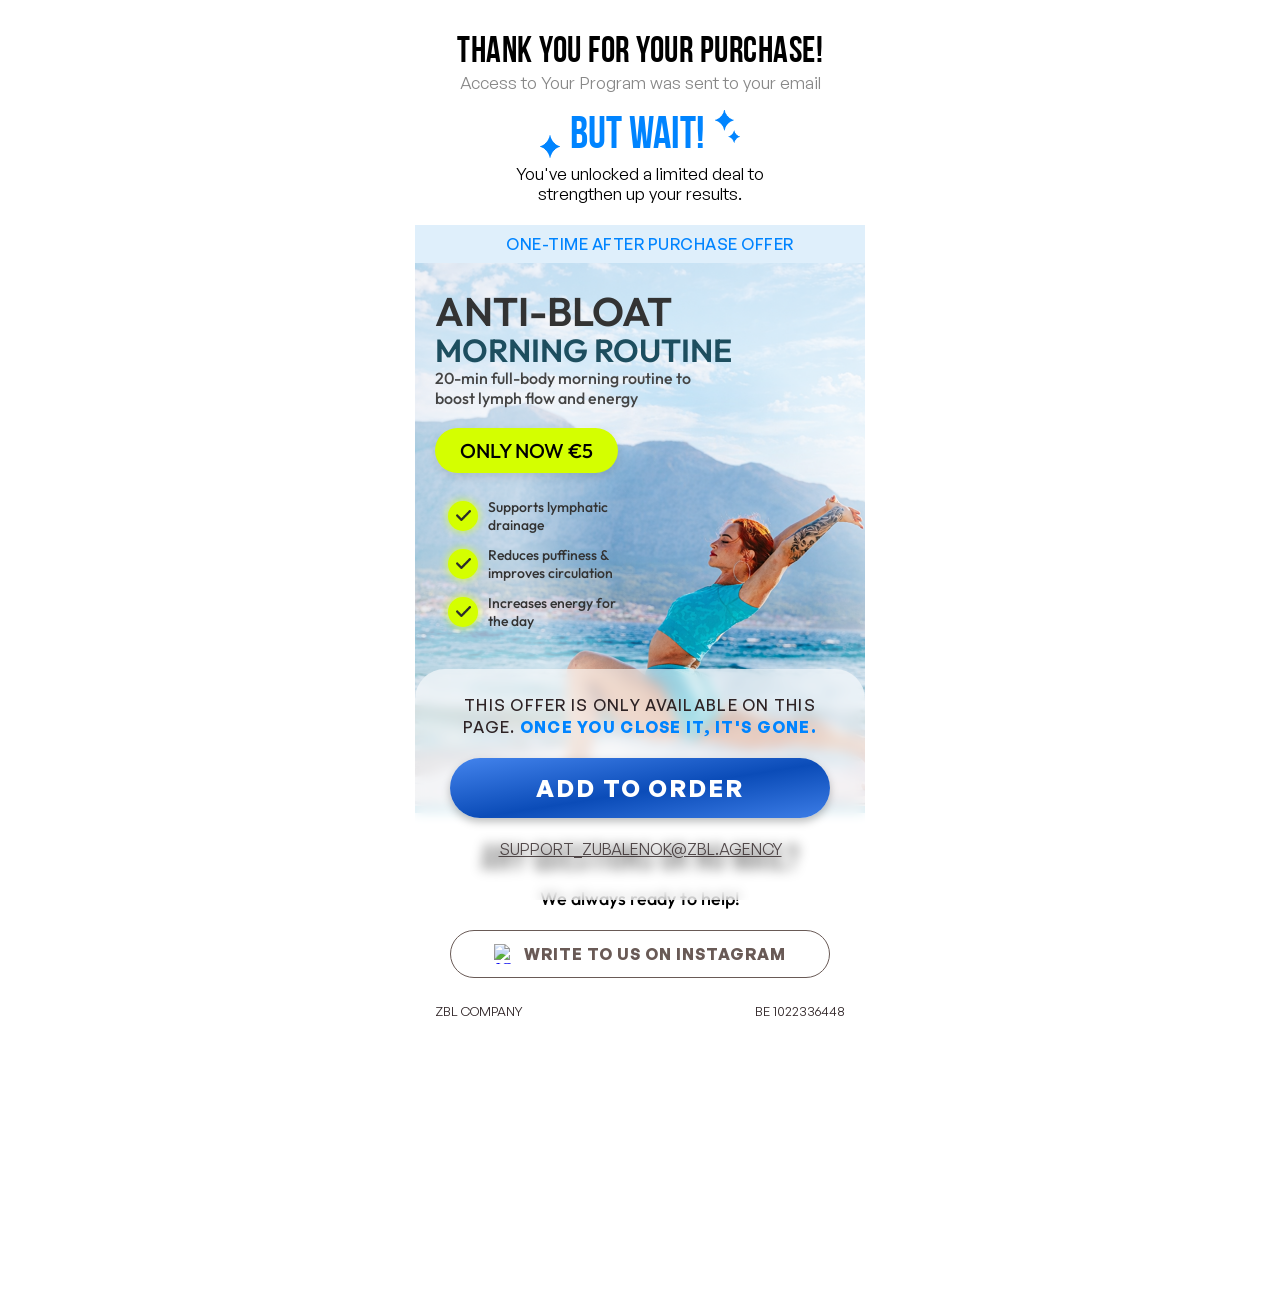
==== thankyoupage/index.html @ 9b5e3858 "first commit" ====
<!--https://zubalenok.online/shop/item/12729-->

<!DOCTYPE html>
<html lang="uk">
<head>
<!-- Google tag (gtag.js) -->
<script async src="https://www.googletagmanager.com/gtag/js?id=G-TZE0TZQ7RE"></script>
<script>
  window.dataLayer = window.dataLayer || [];
  function gtag(){dataLayer.push(arguments);}
  gtag('js', new Date());

  gtag('config', 'G-TZE0TZQ7RE');
</script>
<script>
  gtag('event', 'purchase', {
    transaction_id: 'T04343',   
    value: 89.00,
    currency: 'EUR',
    items: [
      {
        item_id: '89',   
        item_name: '89', 
        price: 89.00,
        quantity: 1
      }
    ]
  });
</script>


    <meta charset="UTF-8">
    <meta name="viewport" content="width=device-width, initial-scale=1.0">
    <title>THANK YOU</title>
    <link rel="stylesheet" href="css/fonts.css">
    <link rel="stylesheet" href="css/style.css">
    <link href="https://fonts.googleapis.com/css2?family=Inter:wght@400;700;900&display=swap" rel="stylesheet">
<meta name="facebook-domain-verification" content="p7zouo59z8jqiuui834zld0821gn4q" />
<script>
!function(f,b,e,v,n,t,s)
{if(f.fbq)return;n=f.fbq=function(){n.callMethod?
n.callMethod.apply(n,arguments):n.queue.push(arguments)};
if(!f._fbq)f._fbq=n;n.push=n;n.loaded=!0;n.version='2.0';
n.queue=[];t=b.createElement(e);t.async=!0;
t.src=v;s=b.getElementsByTagName(e)[0];
s.parentNode.insertBefore(t,s)}(window, document,'script',
'https://connect.facebook.net/en_US/fbevents.js');
fbq('init', '1006799992124486');
fbq('track', 'Lead');
</script>
<noscript><img height="1" width="1" style="display:none"
src="https://www.facebook.com/tr?id=1006799992124486&ev=PageView&noscript=1"
/></noscript>
<!-- End Meta Pixel Code -->

<style>

    .header {
        padding: 20px 10px 5px 10px;
    }
    @font-face {
        font-family: 'Outfit-Medium';
        src: url('./fonts/Outfit-Medium.ttf?v=2') format('truetype');
        font-style: normal;
        font-weight: 100 900;
    }
    @font-face {
        font-family: 'Outfit-Bold';
        src: url('./fonts/Outfit-SemiBold.ttf?v=2') format('truetype');
        font-style: normal;
        font-weight: 100 900;
    }

    @font-face {
        font-family: 'General-Sans';
        src: url('./fonts/GeneralSans-Variable.ttf?v=2') format('truetype');
        font-style: normal;
        font-weight: 100 900;
    }
    .urgency-text{
        font-size: 16px;
        font-weight: 500;
        letter-spacing: 0.08em;
        font-family: 'General-Sans', sans-serif !important;
        color: #2E2325;
    }
    .support-link{
        color: #2E2325;
    }

    .main-title{
        font-family: 'Outfit-Bold' !important;
        font-weight: 800;
        font-size: 40px;
        line-height: 90%;
    }
    .main-title span {
        font-family: 'Outfit-Bold' !important;
        font-weight: 500;
        font-size: 32px;
    }

    .urgency-text span{
        font-weight: 700;

    }

    .wait-badge{
        font-family: 'Bebas Neue';
        font-weight: 600;
        padding-top: 20px;
    }

    .add-btn {
        font-family: 'General-Sans', sans-serif !important;
    }
    .add-btn {
        width: 100%;
        max-width: 380px;
        margin: 0 auto 20px auto;
        padding: 14px;
        font-weight: 700;
        font-size: 24px;
        letter-spacing: 0.08em;
    }
    .add-btn{
        box-shadow: 0 4px 8px 0 rgba(0, 0, 0, 0.25);
        background: linear-gradient(171deg, #5797FF -18.27%, #0B4CB8 53.27%, #5797FF 124.81%);
        border-radius: 100px;
    }
    .support-link{
        font-size: 16px;
        font-family: 'General-Sans', sans-serif !important;
    }

    .footer {
        padding: 25px 20px 40px 20px;
        margin: 0 !important;
        background: #ffffff93;
        position: fixed;
        bottom: 0;
        max-width: 450px;
        width: 100%;
    }

    .header h1{
        font-family: 'Bebas Neue' !important;
        font-size: 36px;
        margin-top: 15px;
    }

    .deal-text{
        font-size: 17px;
        font-family: 'General-Sans', sans-serif !important;
    }

    .subtitle {
        color: #888;
        font-size: 17px;
        margin-bottom: 0px;
        font-family: 'General-Sans' !important;
    }

    .timer-bar{
        font-size: 16px;
        font-weight: 500;
        font-family: 'General-Sans' !important;
    }


.card {
    width: 100%;
    height: 230px; /* Приблизна пропорція з картинки */
    background-color: #fff;
    color: #ffffff;
    margin: 0 0 211px 0;
    padding: 30px 20px 240px 20px;
    box-sizing: border-box;
    display: flex;
    flex-direction: column;
    justify-content: space-between;
    align-items: center;
    text-align: center;
}

/* Заголовки */
h1 {
    font-family: 'Oswald', sans-serif; /* Вузький жирний шрифт */
    font-size: 32px;
    margin: 0;
    letter-spacing: 0.5px;
    text-transform: uppercase;
}

.card .subtitle {
    font-size: 18px;
    font-weight: 300;
    color: #000;
    font-family: 'Outfit-Medium' !important;
    margin: 8px 0 0 0;
}

footer{
    font-family: 'Outfit-Medium' !important;
}

/* Кнопка Instagram */
.instagram-btn {
    display: flex;
    align-items: center;
    justify-content: center;
    width: 100%;
    max-width: 380px;
    border: 1.5px solid #695A56; /* Колір рамки як на фото */
    border-radius: 50px;
    padding: 12px 0;
    margin-top: 20px;
    margin-bottom: 15px;
    text-decoration: none;
    transition: background 0.3s;
}

.instagram-btn:hover {
    background-color: rgba(217, 142, 94, 0.1);
}

.ig-icon {
    width: 20px;
    height: 20px;
    margin-right: 10px;
}
.description{
    font-family: 'Outfit-Medium' !important;
    margin: 0 0 20px 0;
}

.price-tag,
.benefits-list li{
    font-family: 'Outfit-Medium' !important;
}

.instagram-btn span {
    color: #695A56;
    font-weight: bold;
    font-size: 16px;
    letter-spacing: 1px;
    font-family: 'General-Sans';
}

/* Футер */
.card_footer {
    width: 100%;
    display: flex;
    justify-content: space-between;
    font-size: 13px;
    color: #2E2325; /* Сірий колір тексту внизу */
    margin-top: 10px;
    font-family: 'General-Sans' !important;
    font-weight: 400;
}

.company-name {
    text-transform: uppercase;
}

.card header h1{
    font-family: 'Bebas Neue' !important;
    font-size: 36px;
    color: #000;
}
@media (max-width: 430px) {

    .header {
        padding: 4.65vw 2.33vw 1.16vw 2.33vw; /* 20 10 5 10 */
    }

    .urgency-text{
        font-size: 3.72vw; /* 16px */
        letter-spacing: 0.08em;
    }

    .main-title{
        font-size: 9.30vw; /* 40px */
        line-height: 90%;
    }

    .main-title span {
        font-size: 7.44vw; /* 32px */
    }

    .wait-badge{
        padding-top: 4.65vw; /* 20px */
    }

    .add-btn {
        max-width: 88.37vw; /* 380px */
        margin: 0 auto 4.65vw auto; /* 20px */
        padding: 3.26vw; /* 14px */
        border-radius: 3.49vw; /* 15px */
        font-size: 5.58vw; /* 24px */
        letter-spacing: 0.08em;
    }

    .support-link{
        font-size: 3.72vw; /* 16px */
    }

    .footer {
        padding: 5.81vw 4.65vw 9.30vw 4.65vw; /* 25 20 40 20 */
        max-width: 104.65vw; /* 450px */
    }

    .header h1{
        font-size: 8.37vw; /* 36px */
        margin-top: 3.49vw; /* 15px */
    }

    .deal-text{
        font-size: 3.95vw; /* 17px */
    }

    .subtitle {
        font-size: 3.95vw; /* 17px */
        margin-bottom: 0;
    }

    .timer-bar{
        font-size: 3.72vw; /* 16px */
    }

    .card {
        width: 97.67vw; /* 420px */
        height: 53.49vw; /* 230px */
        margin: 0 auto 49.07vw auto; /* 211px */
        padding: 6.98vw 4.65vw 55.81vw 4.65vw; /* 30 20 240 20 */
    }

    h1 {
        font-size: 7.44vw; /* 32px */
        letter-spacing: 0.12vw; /* 0.5px */
    }

    .card .subtitle {
        font-size: 4.19vw; /* 18px */
        margin-top: 1.86vw; /* 8px */
    }

    .instagram-btn {
        max-width: 88.37vw; /* 380px */
        border-radius: 11.63vw; /* 50px */
        padding: 2.79vw 0; /* 12px */
        margin-top: 4.65vw; /* 20px */
        margin-bottom: 3.49vw; /* 15px */
    }

    .ig-icon {
        width: 4.65vw; /* 20px */
        height: 4.65vw; /* 20px */
        margin-right: 2.33vw; /* 10px */
    }

    .description{
        margin: 0 0 4.65vw 0; /* 20px */
    }

    .instagram-btn span {
        font-size: 3.72vw; /* 16px */
        letter-spacing: 0.23vw; /* 1px */
    }

    .card_footer {
        font-size: 3.02vw; /* 13px */
        margin-top: 2.33vw; /* 10px */
    }

    .card header h1{
        font-size: 8.37vw; /* 36px */
    }
}
</style>

  </head>
<body>
<div class="upsell-container">
    <header class="header">
        <h1>THANK YOU FOR YOUR PURCHASE!</h1>
        <p class="subtitle">Access to Your Program was sent to your email</p>

        <div class="wait-badge">
            <img src="./images/star.png" class="star" alt="">
            <span class="wait-text">BUT WAIT!</span>
            <img src="./images/stars.png" class="stars" alt="">
        </div>
        <p class="deal-text">You've unlocked a limited deal to <br> strengthen up your results.</p>
    </header>

    <div class="timer-bar">
        <img class="timer-bar-img" src="./images/time.png" alt=""> ONE-TIME AFTER PURCHASE OFFER
    </div>

    <main class="main-card">
        <div class="content-overlay">
            <h2 class="main-title">ANTI-BLOAT <br> <span>MORNING ROUTINE</span></h2>
            <p class="description">20-min full-body morning routine to boost lymph flow and energy</p>

            <a href="https://zubalenok.online/shop/item/13181" class="price-tag" style="color: #000; text-decoration: none">ONLY NOW <span>€5</span></a>

            <ul class="benefits-list">
                <li><span class="check"></span> Supports lymphatic<br>drainage</li>
                <li><span class="check"></span> Reduces puffiness &<br>improves circulation</li>
                <li><span class="check"></span> Increases energy for <br>the day</li>
            </ul>
        </div>
    </main>
    <div class="card">
        <header>
            <h1>ANY QUESTIONS OR NO MAIL?</h1>
            <p class="subtitle">We always ready to help!</p>
        </header>

        <a href="https://www.instagram.com/zubalenok.team" class="instagram-btn">
            <img src="https://upload.wikimedia.org/wikipedia/commons/a/a5/Instagram_icon.png" alt="IG" class="ig-icon">
            <span>WRITE TO US ON INSTAGRAM</span>
        </a>

        <div class="card_footer">
            <span class="company-name">ZBL COMPANY</span>
            <span class="reg-number">BE 1022336448</span>
        </div>
    </div>
    <footer class="footer">
        <p class="urgency-text">THIS OFFER IS ONLY AVAILABLE ON THIS <br>PAGE. <span>ONCE YOU CLOSE IT, IT'S GONE.</span></p>

        <a href="https://zubalenok.online/shop/item/13181" class="add-btn" >ADD TO ORDER</a>

        <a href="mailto:SUPPORT_ZUBALENOK@ZBL.AGENCY" class="support-link">SUPPORT_ZUBALENOK@ZBL.AGENCY</a>
    </footer>
</div>

</body>
</html>
---- thankyoupage/css/fonts.css ----
@font-face {
    font-family: 'Bebas Neue';
    src: local('Bebas Neue Thin'), local('BebasNeue-Thin'), url('../fonts/bebasneuethin.woff2') format('woff2'), url('../fonts/bebasneuethin.woff') format('woff'), url('../fonts/bebasneuethin.ttf') format('truetype');
    font-weight: 100;
    font-style: normal;
}
@font-face {
    font-family: 'HalloWitch';
    src: local('HalloWitch'), local('HalloWitch'),  url('../fonts/HalloWitch.ttf') format('truetype');
    font-weight: 100;
    font-style: normal;
}
@font-face {
    font-family: 'Bebas Neue';
    src: local('Bebas Neue Light'), local('BebasNeue-Light'), url('../fonts/bebasneuelight.woff2') format('woff2'), url('../fonts/bebasneuelight.woff') format('woff'), url('../fonts/bebasneuelight.ttf') format('truetype');
    font-weight: 200;
    font-style: normal;
}
@font-face {
    font-family: 'Bebas Neue';
    src: local('Bebas Neue Book'), local('BebasNeueBook'), url('../fonts/bebasneuebook.woff2') format('woff2'), url('../fonts/bebasneuebook.woff') format('woff'), url('../fonts/bebasneuebook.ttf') format('truetype');
    font-weight: 300;
    font-style: normal;
}
@font-face {
    font-family: 'Bebas Neue';
    src: local('Bebas Neue Regular'), local('BebasNeueRegular'), url('../fonts/bebasneueregular.woff2') format('woff2'), url('../fonts/bebasneueregular.woff') format('woff'), url('../fonts/bebasneueregular.ttf') format('truetype');
    font-weight: 400;
    font-style: normal;
}
@font-face {
    font-family: 'Bebas Neue';
    src: local('Bebas Neue Bold'), local('BebasNeueBold'), url('../fonts/bebasneuebold.woff2') format('woff2'), url('../fonts/bebasneuebold.woff') format('woff'), url('../fonts/bebasneuebold.ttf') format('truetype');
    font-weight: 700;
    font-style: normal;
}
/* cyrillic-ext */
@font-face {
    font-family: 'Manrope';
    font-style: normal;
    font-weight: 400;
    font-display: swap;
    src: url(../fonts/cyrillicext400.woff2) format('woff2');
    unicode-range: U+0460-052F, U+1C80-1C88, U+20B4, U+2DE0-2DFF, U+A640-A69F, U+FE2E-FE2F;
  }
  /* cyrillic */
  @font-face {
    font-family: 'Manrope';
    font-style: normal;
    font-weight: 400;
    font-display: swap;
    src: url(../fonts/cyrillic400.woff2) format('woff2'), url('../fonts/Manrope-Regular.ttf') format('truetype');
    unicode-range: U+0301, U+0400-045F, U+0490-0491, U+04B0-04B1, U+2116;
  }

  /* latin-ext */
  @font-face {
    font-family: 'Manrope';
    font-style: normal;
    font-weight: 400;
    font-display: swap;
    src: url(../fonts/latinext400.woff2) format('woff2');
    unicode-range: U+0100-02AF, U+0304, U+0308, U+0329, U+1E00-1E9F, U+1EF2-1EFF, U+2020, U+20A0-20AB, U+20AD-20C0, U+2113, U+2C60-2C7F, U+A720-A7FF;
  }
  /* latin */
  @font-face {
    font-family: 'Manrope';
    font-style: normal;
    font-weight: 400;
    font-display: swap;
    src: url(../fonts/latin400.woff2) format('woff2'), url('../fonts/Manrope-Regular.ttf') format('truetype');
    unicode-range: U+0000-00FF, U+0131, U+0152-0153, U+02BB-02BC, U+02C6, U+02DA, U+02DC, U+0304, U+0308, U+0329, U+2000-206F, U+2074, U+20AC, U+2122, U+2191, U+2193, U+2212, U+2215, U+FEFF, U+FFFD;
  }
  /* cyrillic-ext */
  @font-face {
    font-family: 'Manrope';
    font-style: normal;
    font-weight: 500;
    font-display: swap;
    src: url(../fonts/cyrext500.woff2) format('woff2');
    unicode-range: U+0460-052F, U+1C80-1C88, U+20B4, U+2DE0-2DFF, U+A640-A69F, U+FE2E-FE2F;
  }
  /* cyrillic */
  @font-face {
    font-family: 'Manrope';
    font-style: normal;
    font-weight: 500;
    font-display: swap;
    src: url(../fonts/cyr500.woff2) format('woff2'), url('../fonts/Manrope-Medium.ttf') format('truetype');
    unicode-range: U+0301, U+0400-045F, U+0490-0491, U+04B0-04B1, U+2116;
  }
 
  /* latin-ext */
  @font-face {
    font-family: 'Manrope';
    font-style: normal;
    font-weight: 500;
    font-display: swap;
    src: url(../fonts/latinext500.woff2) format('woff2');
    unicode-range: U+0100-02AF, U+0304, U+0308, U+0329, U+1E00-1E9F, U+1EF2-1EFF, U+2020, U+20A0-20AB, U+20AD-20C0, U+2113, U+2C60-2C7F, U+A720-A7FF;
  }
  /* latin */
  @font-face {
    font-family: 'Manrope';
    font-style: normal;
    font-weight: 500;
    font-display: swap;
    src: url(../fonts/latin500.woff2) format('woff2'), url('../fonts/Manrope-Medium.ttf') format('truetype');
    unicode-range: U+0000-00FF, U+0131, U+0152-0153, U+02BB-02BC, U+02C6, U+02DA, U+02DC, U+0304, U+0308, U+0329, U+2000-206F, U+2074, U+20AC, U+2122, U+2191, U+2193, U+2212, U+2215, U+FEFF, U+FFFD;
  }
  /* cyrillic-ext */
  @font-face {
    font-family: 'Manrope';
    font-style: normal;
    font-weight: 600;
    font-display: swap;
    src: url(../fonts/cyrext600.woff2) format('woff2');
    unicode-range: U+0460-052F, U+1C80-1C88, U+20B4, U+2DE0-2DFF, U+A640-A69F, U+FE2E-FE2F;
  }
  /* cyrillic */
  @font-face {
    font-family: 'Manrope';
    font-style: normal;
    font-weight: 600;
    font-display: swap;
    src: url(../fonts/cyr600.woff2) format('woff2'), url('../fonts/Manrope-SemiBold.ttf') format('truetype');
    unicode-range: U+0301, U+0400-045F, U+0490-0491, U+04B0-04B1, U+2116;
  }
 
  /* latin-ext */
  @font-face {
    font-family: 'Manrope';
    font-style: normal;
    font-weight: 600;
    font-display: swap;
    src: url(../fonts/latinext600.woff2) format('woff2');
    unicode-range: U+0100-02AF, U+0304, U+0308, U+0329, U+1E00-1E9F, U+1EF2-1EFF, U+2020, U+20A0-20AB, U+20AD-20C0, U+2113, U+2C60-2C7F, U+A720-A7FF;
  }
  /* latin */
  @font-face {
    font-family: 'Manrope';
    font-style: normal;
    font-weight: 600;
    font-display: swap;
    src: url(../fonts/latin600.woff2) format('woff2'), url('../fonts/Manrope-SemiBold.ttf') format('truetype');
    unicode-range: U+0000-00FF, U+0131, U+0152-0153, U+02BB-02BC, U+02C6, U+02DA, U+02DC, U+0304, U+0308, U+0329, U+2000-206F, U+2074, U+20AC, U+2122, U+2191, U+2193, U+2212, U+2215, U+FEFF, U+FFFD;
  }
  /* cyrillic-ext */
  @font-face {
    font-family: 'Manrope';
    font-style: normal;
    font-weight: 700;
    font-display: swap;
    src: url(../fonts/cyrext700.woff2) format('woff2');
    unicode-range: U+0460-052F, U+1C80-1C88, U+20B4, U+2DE0-2DFF, U+A640-A69F, U+FE2E-FE2F;
  }
  /* cyrillic */
  @font-face {
    font-family: 'Manrope';
    font-style: normal;
    font-weight: 700;
    font-display: swap;
    src: url(../fonts/cyr700.woff2) format('woff2'), url('../fonts/Manrope-Bold.ttf') format('truetype');
    unicode-range: U+0301, U+0400-045F, U+0490-0491, U+04B0-04B1, U+2116;
  }

  /* latin-ext */
  @font-face {
    font-family: 'Manrope';
    font-style: normal;
    font-weight: 700;
    font-display: swap;
    src: url(../fonts/latin-ext700.woff2) format('woff2');
    unicode-range: U+0100-02AF, U+0304, U+0308, U+0329, U+1E00-1E9F, U+1EF2-1EFF, U+2020, U+20A0-20AB, U+20AD-20C0, U+2113, U+2C60-2C7F, U+A720-A7FF;
  }
  /* latin */
  @font-face {
    font-family: 'Manrope';
    font-style: normal;
    font-weight: 700;
    font-display: swap;
    src: url(../fonts/latin700.woff2) format('woff2'), url('../fonts/Manrope-Bold.ttf') format('truetype');
    unicode-range: U+0000-00FF, U+0131, U+0152-0153, U+02BB-02BC, U+02C6, U+02DA, U+02DC, U+0304, U+0308, U+0329, U+2000-206F, U+2074, U+20AC, U+2122, U+2191, U+2193, U+2212, U+2215, U+FEFF, U+FFFD;
  }
  @font-face {
    font-family: 'Helvetica Neue';
    src: local('Helvetica Neue Light'), local('Helvetica-Neue-Light'),
        url('../fonts/HelveticaNeueCyr-Light.woff2') format('woff2'),
        url('../fonts/HelveticaNeueCyr-Light.woff') format('woff'),
        url('../fonts/HelveticaNeueCyr-Light.ttf') format('truetype');
    font-weight: 300;
    font-style: normal;
  }
  @font-face {
    font-family: 'Helvetica Neue';
    src: local('Helvetica Neue Roman'), local('Helvetica-Neue-Roman'),
        url('../fonts/HelveticaNeueCyr-Roman.woff2') format('woff2'),
        url('../fonts/HelveticaNeueCyr-Roman.woff') format('woff'),
        url('../fonts/HelveticaNeueCyr-Roman.ttf') format('truetype');
    font-weight: 400;
    font-style: normal;
  }

  @font-face {
    font-family: 'SONGER Condensed';
    src: local('SONGER Condensed'), local('SONGERCondensed') url('../fonts/SONGERCondensed.woff2') format('woff2'), url('../fonts/SONGERCondensed.woff') format('woff');
    font-weight: 400;
    font-style: normal;
  }

  @font-face {
    font-family: 'League Gothic';
    src: url('../fonts/LeagueGothic-Regular.ttf') format('truetype');
    font-weight: normal;
    font-style: normal;
    font-display: swap;
}
---- thankyoupage/css/style.css ----
:root {
    --pink: #0084FF;
    --light-pink: #DFEFFB;
    --dark-blue: #1d4e5f;
    --lime: #d4ff00;
    --text-dark: #333;
}

* {
    box-sizing: border-box;
    margin: 0;
    padding: 0;

}

body{
    background-color: #fff;
}

h1,
h2,
h3,
h4,
h5,
p{
    font-family: 'Inter', sans-serif !important;
}

@font-face {
    font-family: 'League Gothic';
    src: url('../fonts/LeagueGothic-Regular.ttf') format('truetype');
    font-weight: normal;
    font-style: normal;
    font-display: swap;
}

.upsell-container {
    width: 100%;
    max-width: 500px;
    text-align: center;
    position: relative;
    max-width: 450px;
    width: 100%;
    margin: 0 auto;
    background-position: top center;
}

.star{
    width: 20px;
    margin-bottom: -20px;
}

.stars{
    width: 25px;
    margin-top: -20px;
}

/* Header */
.header {
    padding: 20px 10px;
}

.header h1 {
    font-size: 34px;
    font-weight: 900;
    letter-spacing: 0.5px;
    font-family: 'League Gothic' !important;
    color: #000;
}

.subtitle {
    color: #000;
    font-size: 14px;
    margin-bottom: 15px;
}

.wait-badge {
    color: var(--pink);
    font-size: 45px;
    padding-top: 10px;
    font-weight: 500;
    font-family: 'League Gothic';
    display: flex;
    justify-content: center;
    align-items: center;
    gap: 10px;
}

.deal-text {
    font-size: 16px;
    padding: 0 40px;
    margin-top: 5px;
    line-height: 1.2;
    color: #000;
}

/* Timer Bar */
.timer-bar {
    background-color: var(--light-pink);
    font-family: 'Inter', sans-serif !important;
    color: #0084FF;
    font-weight: 700;
    font-size: 13px;
    padding: 8px;
    margin-top: 15px;
    letter-spacing: 0.5px;
    display: flex;
    align-items: center;
    justify-content: center;
    gap: 5px;
}

.timer-bar-img{
    width: 15px;
}

/* Main Card Section */
.main-card {
    position: relative;
    height: 550px;
    background: url('../images/fon-2.png') center/cover no-repeat; /* Потрібно вставити фото з жінкою */
    background-color: #add8e6; /* Тимчасовий колір */
    text-align: left;
    display: flex;
    flex-direction: column;
    justify-content: flex-start;
    padding: 30px 20px;
}

.main-title {
    font-size: 36px;
    font-weight: 900;
    color: #333;
    line-height: 1;
}

.main-title span {
    color: var(--dark-blue);
}

.description {
    font-size: 16px;
    font-weight: 600;
    margin: 15px 0;
    max-width: 280px;
    color: #444;
}

.price-tag {
    background-color: var(--lime);
    display: inline-block;
    font-family: 'Inter', sans-serif !important;
    padding: 10px 25px;
    border-radius: 50px;
    font-weight: 400;
    font-size: 20px;
    margin-bottom: 25px;
    box-shadow: 0 4px 10px rgba(0,0,0,0.1);
    cursor: pointer;
    border: none;
}

.price-tag span{
    font-weight: 700;
}

.benefits-list {
    list-style: none;
}

.benefits-list li {
    display: flex;
    align-items: center;
    font-family: 'Inter', sans-serif !important;
    margin-bottom: 12px;
    font-weight: 400;
    font-size: 14px;
    padding-left: 13px;
    color: #333;
}

.check {
    width: 30px;
    height: 30px;
    border-radius: 50%;
    margin-right: 10px;
    background-image: url(../images/check.png);
    background-repeat: no-repeat;
    box-shadow: 0 0 9px 0 #dcff31;
    background-position: center;
    background-size: 50%;
    background-color: #d4ff00;
}

/* Footer */
.footer {
    padding: 20px;
    background: #000000a6;
    border-radius: 30px 30px 0 0;
    margin-top: -167px;
    position: relative;
    backdrop-filter: blur(6px);
}

.urgency-text {
    font-size: 16px;
    font-weight: 700;
    margin-bottom: 20px;
    text-transform: uppercase;
    color: #fff;
}

.urgency-text span {
    color: var(--pink);
}

.add-btn {
    background-color: var(--pink);
    color: white;
    text-decoration: none;
    width: 100%;
    border: none;
    display: block;
    font-family: 'Inter', sans-serif !important;
    padding: 18px;
    border-radius: 50px;
    font-size: 22px;
    font-weight: 900;
    cursor: pointer;
    transition: transform 0.2s;
    margin-bottom: 20px;
}

.add-btn:active {
    transform: scale(0.98);
}

.support-link {
    font-size: 17px;
    color: #fff;
    text-decoration: underline;
    font-family: 'Inter', sans-serif !important;
    opacity: 0.8;
}
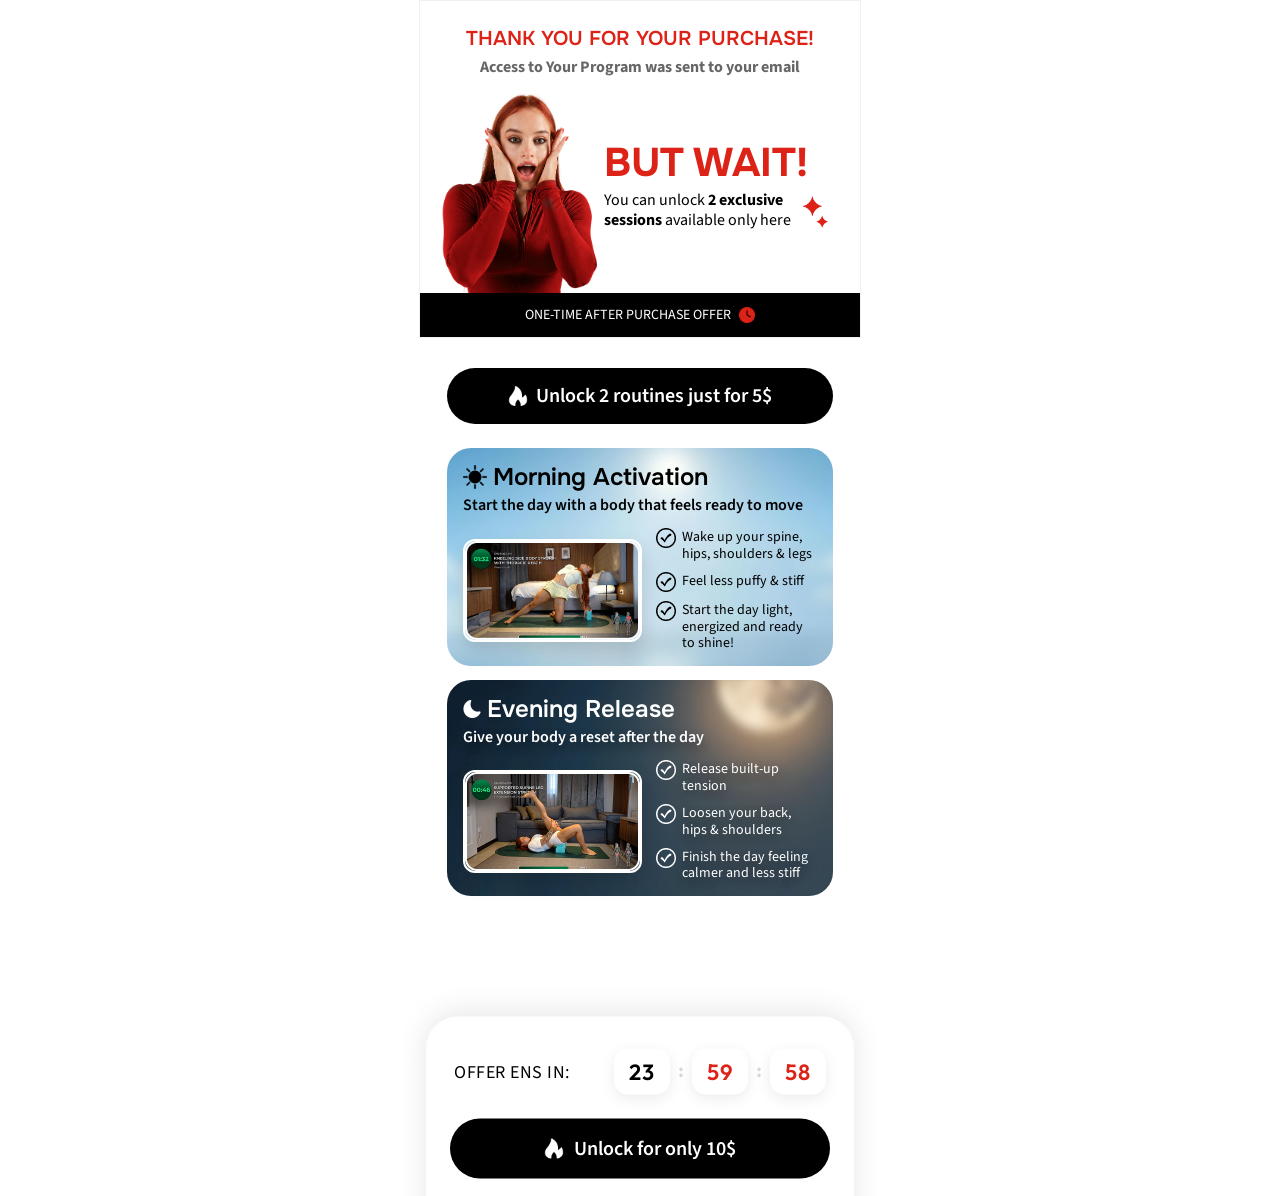
==== commit 6554c2e9: "fddf" ====
--- a/thankyoupage/index.html
+++ b/thankyoupage/index.html
@@ -1,41 +1,43 @@
-<!--https://zubalenok.online/shop/item/12729-->
+
 
 <!DOCTYPE html>
 <html lang="uk">
 <head>
-<!-- Google tag (gtag.js) -->
-<script async src="https://www.googletagmanager.com/gtag/js?id=G-TZE0TZQ7RE"></script>
+
+    <script async src="https://www.googletagmanager.com/gtag/js?id=G-8XFSFY56J8"></script>
 <script>
   window.dataLayer = window.dataLayer || [];
   function gtag(){dataLayer.push(arguments);}
   gtag('js', new Date());
 
-  gtag('config', 'G-TZE0TZQ7RE');
+  gtag('config', 'G-8XFSFY56J8');
 </script>
 <script>
   gtag('event', 'purchase', {
     transaction_id: 'T04343',   
-    value: 89.00,
+    value: 99.00,
     currency: 'EUR',
     items: [
       {
-        item_id: '89',   
-        item_name: '89', 
-        price: 89.00,
+        item_id: '99',   
+        item_name: '99', 
+        price: 99.00,
         quantity: 1
       }
     ]
   });
 </script>
 
-
     <meta charset="UTF-8">
     <meta name="viewport" content="width=device-width, initial-scale=1.0">
     <title>THANK YOU</title>
-    <link rel="stylesheet" href="css/fonts.css">
-    <link rel="stylesheet" href="css/style.css">
+    <link rel="stylesheet" href="./css/ap-2.css">
     <link href="https://fonts.googleapis.com/css2?family=Inter:wght@400;700;900&display=swap" rel="stylesheet">
-<meta name="facebook-domain-verification" content="p7zouo59z8jqiuui834zld0821gn4q" />
+    <link rel="preconnect" href="https://fonts.googleapis.com">
+    <link rel="preconnect" href="https://fonts.gstatic.com" crossorigin>
+    <link href="https://fonts.googleapis.com/css2?family=Aclonica&family=Kalam&family=League+Gothic&family=Outfit:wght@600;700&family=Righteous&family=Source+Sans+3:ital,wght@0,400;0,500;0,600;0,700;0,800;1,400;1,500;1,600;1,700&display=swap" rel="stylesheet">
+  
+<!-- Meta Pixel Code -->
 <script>
 !function(f,b,e,v,n,t,s)
 {if(f.fbq)return;n=f.fbq=function(){n.callMethod?
@@ -45,397 +47,207 @@
 t.src=v;s=b.getElementsByTagName(e)[0];
 s.parentNode.insertBefore(t,s)}(window, document,'script',
 'https://connect.facebook.net/en_US/fbevents.js');
-fbq('init', '1006799992124486');
+
+// 1. Ініціалізуємо ПЕРШИЙ піксель
+fbq('init', '1560162895847242'); 
+
+// 2. Ініціалізуємо ДРУГИЙ піксель
+fbq('init', '1995714811251978');
+
+// 3. Відправляємо події (вони автоматично полетять в ОБИДВА пікселі)
 fbq('track', 'Lead');
 </script>
-<noscript><img height="1" width="1" style="display:none"
-src="https://www.facebook.com/tr?id=1006799992124486&ev=PageView&noscript=1"
-/></noscript>
+
+<noscript>
+  <!-- Заглушка для першого пікселя -->
+  <img height="1" width="1" style="display:none"
+  src="https://www.facebook.com/tr?id=1560162895847242&ev=PageView&noscript=1" />
+  
+  <!-- Заглушка для другого пікселя -->
+  <img height="1" width="1" style="display:none"
+  src="https://www.facebook.com/tr?id=1995714811251978&ev=PageView&noscript=1" />
+</noscript>
 <!-- End Meta Pixel Code -->
-
-<style>
-
-    .header {
-        padding: 20px 10px 5px 10px;
+</head>
+<body>
+<div class="promo-container">
+    <h2 class="promo-title">Thank you for your purchase!</h2>
+    <p class="promo-subtitle">Access to Your Program was sent to your email</p>
+    
+    <div class="promo-body">
+        <div class="promo-image">
+            <img src="./images/img4.webp" alt="Surprised Woman">
+        </div>
+        
+        <div class="promo-content">
+            <h1 class="promo-alert">BUT WAIT!</h1>
+            <p class="promo-desc">
+                You can unlock <strong>2 exclusive sessions</strong> available only here
+            </p>
+            <img class="promo-stars" src="./images/img6.webp" alt="Stars icon">
+        </div>
+    </div>
+
+    <div class="promo-footer">
+        <span>ONE-TIME AFTER PURCHASE OFFER</span>
+        <img src="./images/time.png?v=2" alt="Clock icon">
+    </div>
+</div>
+
+<div class="routines-container">
+
+    <a href="https://zubalenok.online/shop/item/13400" class="btn-unlock">
+        <img src="./images/img12.webp" alt="Fire icon" class="icon-fire">
+        <span>Unlock 2 routines just for 5$</span>
+    </a>
+
+    <div class="cards-wrapper">
+
+        <div class="routine-card morning-card">
+            <div class="card-header">
+                <div class="card-title-wrap">
+                    <img src="./images/img8.webp" alt="Sun icon" class="icon-sun">
+                    <h3 class="card-title">Morning Activation</h3>
+                </div>
+                <p class="card-subtitle">Start the day with a body that feels ready to move</p>
+            </div>
+            
+            <div class="card-body">
+                <img src="./images/img2.webp" alt="Morning Routine Video" class="routine-thumb">
+                <ul class="routine-features">
+                    <li>
+                        <img src="./images/img9.webp" alt="Check" class="icon-check">
+                        <span>Wake up your spine, hips, shoulders & legs</span>
+                    </li>
+                    <li>
+                        <img src="./images/img9.webp" alt="Check" class="icon-check">
+                        <span>Feel less puffy & stiff</span>
+                    </li>
+                    <li>
+                        <img src="./images/img9.webp" alt="Check" class="icon-check">
+                        <span>Start the day light, energized and ready to shine!</span>
+                    </li>
+                </ul>
+            </div>
+        </div>
+
+
+        <div class="routine-card evening-card">
+            <div class="card-header">
+                <div class="card-title-wrap">
+                    <img src="./images/img10.webp" alt="Moon icon" class="icon-moon">
+                    <h3 class="card-title">Evening Release</h3>
+                </div>
+                <p class="card-subtitle">Give your body a reset after the day</p>
+            </div>
+            
+            <div class="card-body">
+                <img src="./images/img3.webp" alt="Evening Routine Video" class="routine-thumb">
+                <ul class="routine-features">
+                    <li>
+                        <img src="./images/img11.webp" alt="Check" class="icon-check">
+                        <span>Release built-up tension</span>
+                    </li>
+                    <li>
+                        <img src="./images/img11.webp" alt="Check" class="icon-check">
+                        <span>Loosen your back, hips & shoulders</span>
+                    </li>
+                    <li>
+                        <img src="./images/img11.webp" alt="Check" class="icon-check">
+                        <span>Finish the day feeling calmer and less stiff</span>
+                    </li>
+                </ul>
+            </div>
+        </div>
+    </div>
+
+<div id="footer-bg" class="sticky-footer">
+    <div class="timer-row">
+        <div class="timer-label">OFFER ENS IN:</div>
+        <div class="timer-group">
+            <div class="timer-box">
+                <span class="timer-val val-hours">00</span>
+            </div>
+            <div class="timer-colon">:</div>
+            <div class="timer-box">
+                <span class="timer-val val-minutes">29</span>
+            </div>
+            <div class="timer-colon">:</div>
+            <div class="timer-box">
+                <span class="timer-val val-seconds">55</span>
+            </div>
+        </div>
+    </div>
+    
+    <a href="https://zubalenok.online/shop/item/13400" class="btn-unlock-footer">
+        <img src="./images/img7.webp" alt="Fire icon" class="btn-icon">
+        <span>Unlock for only 10$</span>
+    </a>
+    
+    <a href="mailto:SUPPORT_ZUBALENOK@ZBL.AGENCY" class="support-link">SUPPORT_ZUBALENOK@ZBL.AGENCY</a>
+</div>
+</div>
+<script defer>
+document.addEventListener('DOMContentLoaded', () => {
+    
+    // 1. Поява при скролі
+    const footer = document.getElementById('footer-bg');
+    if (footer) {
+        window.addEventListener('scroll', () => {
+            if (window.scrollY >= 50) {
+                footer.classList.add('active');
+            } else {
+                footer.classList.remove('active');
+            }
+        });
     }
-    @font-face {
-        font-family: 'Outfit-Medium';
-        src: url('./fonts/Outfit-Medium.ttf?v=2') format('truetype');
-        font-style: normal;
-        font-weight: 100 900;
+
+    // 2. Логіка таймера
+    function start24hTimer(containerSelector, itemSelector, storageKey) {
+        const container = document.querySelector(containerSelector);
+        if (!container) return;
+
+        const values = container.querySelectorAll(itemSelector);
+        if (values.length < 3) return;
+
+        const TOTAL_TIME = 24 * 60 * 60 * 1000;
+        let startTime = localStorage.getItem(storageKey);
+
+        if (!startTime) {
+            startTime = Date.now();
+            localStorage.setItem(storageKey, startTime);
+        } else {
+            startTime = parseInt(startTime, 10);
+        }
+
+        function updateTimer() {
+            const now = Date.now();
+            let elapsed = now - startTime;
+
+            if (elapsed >= TOTAL_TIME || elapsed < 0) {
+                startTime = now;
+                localStorage.setItem(storageKey, startTime);
+                elapsed = 0;
+            }
+
+            const remaining = TOTAL_TIME - elapsed;
+
+            const hours = Math.floor(remaining / 3600000);
+            const minutes = Math.floor((remaining % 3600000) / 60000);
+            const seconds = Math.floor((remaining % 60000) / 1000);
+
+            values[0].textContent = String(hours).padStart(2, "0");
+            values[1].textContent = String(minutes).padStart(2, "0");
+            values[2].textContent = String(seconds).padStart(2, "0");
+        }
+
+        updateTimer();
+        setInterval(updateTimer, 1000);
     }
-    @font-face {
-        font-family: 'Outfit-Bold';
-        src: url('./fonts/Outfit-SemiBold.ttf?v=2') format('truetype');
-        font-style: normal;
-        font-weight: 100 900;
-    }
-
-    @font-face {
-        font-family: 'General-Sans';
-        src: url('./fonts/GeneralSans-Variable.ttf?v=2') format('truetype');
-        font-style: normal;
-        font-weight: 100 900;
-    }
-    .urgency-text{
-        font-size: 16px;
-        font-weight: 500;
-        letter-spacing: 0.08em;
-        font-family: 'General-Sans', sans-serif !important;
-        color: #2E2325;
-    }
-    .support-link{
-        color: #2E2325;
-    }
-
-    .main-title{
-        font-family: 'Outfit-Bold' !important;
-        font-weight: 800;
-        font-size: 40px;
-        line-height: 90%;
-    }
-    .main-title span {
-        font-family: 'Outfit-Bold' !important;
-        font-weight: 500;
-        font-size: 32px;
-    }
-
-    .urgency-text span{
-        font-weight: 700;
-
-    }
-
-    .wait-badge{
-        font-family: 'Bebas Neue';
-        font-weight: 600;
-        padding-top: 20px;
-    }
-
-    .add-btn {
-        font-family: 'General-Sans', sans-serif !important;
-    }
-    .add-btn {
-        width: 100%;
-        max-width: 380px;
-        margin: 0 auto 20px auto;
-        padding: 14px;
-        font-weight: 700;
-        font-size: 24px;
-        letter-spacing: 0.08em;
-    }
-    .add-btn{
-        box-shadow: 0 4px 8px 0 rgba(0, 0, 0, 0.25);
-        background: linear-gradient(171deg, #5797FF -18.27%, #0B4CB8 53.27%, #5797FF 124.81%);
-        border-radius: 100px;
-    }
-    .support-link{
-        font-size: 16px;
-        font-family: 'General-Sans', sans-serif !important;
-    }
-
-    .footer {
-        padding: 25px 20px 40px 20px;
-        margin: 0 !important;
-        background: #ffffff93;
-        position: fixed;
-        bottom: 0;
-        max-width: 450px;
-        width: 100%;
-    }
-
-    .header h1{
-        font-family: 'Bebas Neue' !important;
-        font-size: 36px;
-        margin-top: 15px;
-    }
-
-    .deal-text{
-        font-size: 17px;
-        font-family: 'General-Sans', sans-serif !important;
-    }
-
-    .subtitle {
-        color: #888;
-        font-size: 17px;
-        margin-bottom: 0px;
-        font-family: 'General-Sans' !important;
-    }
-
-    .timer-bar{
-        font-size: 16px;
-        font-weight: 500;
-        font-family: 'General-Sans' !important;
-    }
-
-
-.card {
-    width: 100%;
-    height: 230px; /* Приблизна пропорція з картинки */
-    background-color: #fff;
-    color: #ffffff;
-    margin: 0 0 211px 0;
-    padding: 30px 20px 240px 20px;
-    box-sizing: border-box;
-    display: flex;
-    flex-direction: column;
-    justify-content: space-between;
-    align-items: center;
-    text-align: center;
-}
-
-/* Заголовки */
-h1 {
-    font-family: 'Oswald', sans-serif; /* Вузький жирний шрифт */
-    font-size: 32px;
-    margin: 0;
-    letter-spacing: 0.5px;
-    text-transform: uppercase;
-}
-
-.card .subtitle {
-    font-size: 18px;
-    font-weight: 300;
-    color: #000;
-    font-family: 'Outfit-Medium' !important;
-    margin: 8px 0 0 0;
-}
-
-footer{
-    font-family: 'Outfit-Medium' !important;
-}
-
-/* Кнопка Instagram */
-.instagram-btn {
-    display: flex;
-    align-items: center;
-    justify-content: center;
-    width: 100%;
-    max-width: 380px;
-    border: 1.5px solid #695A56; /* Колір рамки як на фото */
-    border-radius: 50px;
-    padding: 12px 0;
-    margin-top: 20px;
-    margin-bottom: 15px;
-    text-decoration: none;
-    transition: background 0.3s;
-}
-
-.instagram-btn:hover {
-    background-color: rgba(217, 142, 94, 0.1);
-}
-
-.ig-icon {
-    width: 20px;
-    height: 20px;
-    margin-right: 10px;
-}
-.description{
-    font-family: 'Outfit-Medium' !important;
-    margin: 0 0 20px 0;
-}
-
-.price-tag,
-.benefits-list li{
-    font-family: 'Outfit-Medium' !important;
-}
-
-.instagram-btn span {
-    color: #695A56;
-    font-weight: bold;
-    font-size: 16px;
-    letter-spacing: 1px;
-    font-family: 'General-Sans';
-}
-
-/* Футер */
-.card_footer {
-    width: 100%;
-    display: flex;
-    justify-content: space-between;
-    font-size: 13px;
-    color: #2E2325; /* Сірий колір тексту внизу */
-    margin-top: 10px;
-    font-family: 'General-Sans' !important;
-    font-weight: 400;
-}
-
-.company-name {
-    text-transform: uppercase;
-}
-
-.card header h1{
-    font-family: 'Bebas Neue' !important;
-    font-size: 36px;
-    color: #000;
-}
-@media (max-width: 430px) {
-
-    .header {
-        padding: 4.65vw 2.33vw 1.16vw 2.33vw; /* 20 10 5 10 */
-    }
-
-    .urgency-text{
-        font-size: 3.72vw; /* 16px */
-        letter-spacing: 0.08em;
-    }
-
-    .main-title{
-        font-size: 9.30vw; /* 40px */
-        line-height: 90%;
-    }
-
-    .main-title span {
-        font-size: 7.44vw; /* 32px */
-    }
-
-    .wait-badge{
-        padding-top: 4.65vw; /* 20px */
-    }
-
-    .add-btn {
-        max-width: 88.37vw; /* 380px */
-        margin: 0 auto 4.65vw auto; /* 20px */
-        padding: 3.26vw; /* 14px */
-        border-radius: 3.49vw; /* 15px */
-        font-size: 5.58vw; /* 24px */
-        letter-spacing: 0.08em;
-    }
-
-    .support-link{
-        font-size: 3.72vw; /* 16px */
-    }
-
-    .footer {
-        padding: 5.81vw 4.65vw 9.30vw 4.65vw; /* 25 20 40 20 */
-        max-width: 104.65vw; /* 450px */
-    }
-
-    .header h1{
-        font-size: 8.37vw; /* 36px */
-        margin-top: 3.49vw; /* 15px */
-    }
-
-    .deal-text{
-        font-size: 3.95vw; /* 17px */
-    }
-
-    .subtitle {
-        font-size: 3.95vw; /* 17px */
-        margin-bottom: 0;
-    }
-
-    .timer-bar{
-        font-size: 3.72vw; /* 16px */
-    }
-
-    .card {
-        width: 97.67vw; /* 420px */
-        height: 53.49vw; /* 230px */
-        margin: 0 auto 49.07vw auto; /* 211px */
-        padding: 6.98vw 4.65vw 55.81vw 4.65vw; /* 30 20 240 20 */
-    }
-
-    h1 {
-        font-size: 7.44vw; /* 32px */
-        letter-spacing: 0.12vw; /* 0.5px */
-    }
-
-    .card .subtitle {
-        font-size: 4.19vw; /* 18px */
-        margin-top: 1.86vw; /* 8px */
-    }
-
-    .instagram-btn {
-        max-width: 88.37vw; /* 380px */
-        border-radius: 11.63vw; /* 50px */
-        padding: 2.79vw 0; /* 12px */
-        margin-top: 4.65vw; /* 20px */
-        margin-bottom: 3.49vw; /* 15px */
-    }
-
-    .ig-icon {
-        width: 4.65vw; /* 20px */
-        height: 4.65vw; /* 20px */
-        margin-right: 2.33vw; /* 10px */
-    }
-
-    .description{
-        margin: 0 0 4.65vw 0; /* 20px */
-    }
-
-    .instagram-btn span {
-        font-size: 3.72vw; /* 16px */
-        letter-spacing: 0.23vw; /* 1px */
-    }
-
-    .card_footer {
-        font-size: 3.02vw; /* 13px */
-        margin-top: 2.33vw; /* 10px */
-    }
-
-    .card header h1{
-        font-size: 8.37vw; /* 36px */
-    }
-}
-</style>
-
-  </head>
-<body>
-<div class="upsell-container">
-    <header class="header">
-        <h1>THANK YOU FOR YOUR PURCHASE!</h1>
-        <p class="subtitle">Access to Your Program was sent to your email</p>
-
-        <div class="wait-badge">
-            <img src="./images/star.png" class="star" alt="">
-            <span class="wait-text">BUT WAIT!</span>
-            <img src="./images/stars.png" class="stars" alt="">
-        </div>
-        <p class="deal-text">You've unlocked a limited deal to <br> strengthen up your results.</p>
-    </header>
-
-    <div class="timer-bar">
-        <img class="timer-bar-img" src="./images/time.png" alt=""> ONE-TIME AFTER PURCHASE OFFER
-    </div>
-
-    <main class="main-card">
-        <div class="content-overlay">
-            <h2 class="main-title">ANTI-BLOAT <br> <span>MORNING ROUTINE</span></h2>
-            <p class="description">20-min full-body morning routine to boost lymph flow and energy</p>
-
-            <a href="https://zubalenok.online/shop/item/13181" class="price-tag" style="color: #000; text-decoration: none">ONLY NOW <span>€5</span></a>
-
-            <ul class="benefits-list">
-                <li><span class="check"></span> Supports lymphatic<br>drainage</li>
-                <li><span class="check"></span> Reduces puffiness &<br>improves circulation</li>
-                <li><span class="check"></span> Increases energy for <br>the day</li>
-            </ul>
-        </div>
-    </main>
-    <div class="card">
-        <header>
-            <h1>ANY QUESTIONS OR NO MAIL?</h1>
-            <p class="subtitle">We always ready to help!</p>
-        </header>
-
-        <a href="https://www.instagram.com/zubalenok.team" class="instagram-btn">
-            <img src="https://upload.wikimedia.org/wikipedia/commons/a/a5/Instagram_icon.png" alt="IG" class="ig-icon">
-            <span>WRITE TO US ON INSTAGRAM</span>
-        </a>
-
-        <div class="card_footer">
-            <span class="company-name">ZBL COMPANY</span>
-            <span class="reg-number">BE 1022336448</span>
-        </div>
-    </div>
-    <footer class="footer">
-        <p class="urgency-text">THIS OFFER IS ONLY AVAILABLE ON THIS <br>PAGE. <span>ONCE YOU CLOSE IT, IT'S GONE.</span></p>
-
-        <a href="https://zubalenok.online/shop/item/13181" class="add-btn" >ADD TO ORDER</a>
-
-        <a href="mailto:SUPPORT_ZUBALENOK@ZBL.AGENCY" class="support-link">SUPPORT_ZUBALENOK@ZBL.AGENCY</a>
-    </footer>
-</div>
-
+
+    // Запуск таймера із селекторами під нову верстку
+    start24hTimer(".timer-group", ".timer-val", "footerTimerStartTime24");
+});
+</script>
 </body>
 </html>
--- a/thankyoupage/css/ap-2.css
+++ b/thankyoupage/css/ap-2.css
@@ -0,0 +1,604 @@
+/* Підключення шрифтів, які використовувалися в макеті */
+@import url('https://fonts.googleapis.com/css2?family=Onest:wght@600;700&family=Source+Sans+3:wght@400;700&display=swap');
+
+body{
+    margin: 0;
+    padding: 0;
+}
+
+.promo-container {
+    width: 440px;
+    margin: 0 auto; /* Центрування блоку */
+    background-color: #ffffff;
+    font-family: 'Source Sans 3', sans-serif;
+    position: relative;
+    overflow: hidden;
+    display: flex;
+    flex-direction: column;
+    /* Додано легку рамку, щоб блок візуально виділявся на білому фоні сторінки (за потреби можна видалити) */
+    border: 1px solid #f0f0f0; 
+}
+
+.promo-title {
+    color: #DD2217;
+    font-family: 'Onest', sans-serif;
+    font-size: 20px;
+    font-weight: 600;
+    text-transform: uppercase;
+    text-align: center;
+    margin: 25px 0 5px 0;
+}
+
+.promo-subtitle {
+    color: rgba(0, 0, 0, 0.60);
+    font-size: 16px;
+    font-weight: 700;
+    text-align: center;
+    margin: 0 0 15px 0;
+}
+
+.promo-body {
+    display: flex;
+    align-items: center;
+    position: relative;
+    padding-left: 15px;
+    /* Від'ємний відступ, щоб з'єднати картинку дівчини впритул до чорного підвалу */
+    margin-bottom: -5px; 
+}
+
+.promo-image {
+    width: 175px;
+    flex-shrink: 0;
+    position: relative;
+    z-index: 2;
+    display: flex;
+    align-items: flex-end;
+}
+
+.promo-image img {
+    width: 100%;
+    height: auto;
+    display: block;
+}
+
+.promo-content {
+    padding-left: 15px;
+    left: -5%;
+    position: relative;
+    z-index: 1;
+    margin-bottom: 20px;
+}
+
+.promo-alert {
+    color: #DD2217;
+    font-family: 'Onest', sans-serif;
+    font-size: 40px;
+    font-weight: 700;
+    text-transform: uppercase;
+    margin: 0;
+    line-height: 1.1;
+}
+
+.promo-desc {
+    color: #000000;
+    font-size: 16px;
+    font-weight: 400;
+    line-height: 1.25;
+    max-width: 200px;
+    margin: 5px 0 0 0;
+}
+
+.promo-desc strong {
+    font-weight: 700;
+}
+
+.promo-stars {
+    position: absolute;
+    right: -20px;
+    top: 80%;
+    transform: translateY(-50%);
+    width: 25px;
+    height: auto;
+}
+
+.promo-footer {
+    background-color: #000000;
+    color: #ffffff;
+    padding: 12px 10px;
+    display: flex;
+    justify-content: center;
+    align-items: center;
+    gap: 8px;
+    font-size: 14px;
+    font-weight: 400;
+    text-transform: uppercase;
+    position: relative;
+    z-index: 3; /* Щоб чорний блок був поверх нижньої частини картинки, якщо вона вилазить */
+}
+
+.promo-footer img {
+    width: 16px;
+    height: 16px;
+}
+
+
+
+.routines-container {
+    width: 386px;
+    margin: 30px auto 300px auto; /* Центрування по горизонталі */
+    font-family: 'Source Sans 3', sans-serif;
+    display: flex;
+    flex-direction: column;
+    align-items: center;
+}
+
+/* Кнопка */
+.btn-unlock {
+    width: 100%;
+    box-sizing: border-box;
+    background-color: #000000;
+    color: #ffffff;
+    border-radius: 100px;
+    padding: 14px 24px;
+    display: flex;
+    justify-content: center;
+    align-items: center;
+    gap: 8px;
+    text-decoration: none;
+    font-size: 20px;
+    font-weight: 600;
+    margin-bottom: 24px;
+    transition: opacity 0.2s ease;
+}
+
+.btn-unlock:hover {
+    opacity: 0.9;
+}
+
+.icon-fire {
+    width: 20px;
+    height: auto;
+}
+
+/* Контейнер для карток */
+.cards-wrapper {
+    display: flex;
+    flex-direction: column;
+    gap: 14px;
+    width: 100%;
+}
+
+/* Спільні стилі для карток */
+.routine-card {
+    border-radius: 24px;
+    padding: 14px 16px;
+    background-size: cover;
+    background-position: center;
+    background-repeat: no-repeat;
+    display: flex;
+    flex-direction: column;
+    gap: 14px;
+    box-sizing: border-box;
+}
+
+/* Картка Ранок */
+.morning-card {
+    background-image: url('../images/img1.webp');
+    color: #000000;
+}
+
+/* Картка Вечір */
+.evening-card {
+    background-image: url('../images/img5.webp');
+    color: #ffffff;
+}
+
+/* Заголовок карток */
+.card-header {
+    display: flex;
+    flex-direction: column;
+    gap: 4px;
+}
+
+.card-title-wrap {
+    display: flex;
+    align-items: center;
+    gap: 6px;
+}
+
+.card-title {
+    font-family: 'Onest', sans-serif;
+    font-size: 24px;
+    font-weight: 600;
+    margin: 0;
+}
+
+.card-subtitle {
+    font-size: 16px;
+    font-weight: 600;
+    margin: 0;
+    line-height: 1.2;
+}
+
+.evening-card .card-subtitle {
+    text-shadow: 0px 4px 11px rgba(0, 0, 0, 0.46);
+}
+
+.icon-sun {
+    width: 24px;
+    height: 24px;
+}
+
+.icon-moon {
+    width: 18px;
+    height: auto;
+}
+
+/* Тіло карток */
+.card-body {
+    display: flex;
+    align-items: center;
+    gap: 14px;
+}
+
+.routine-thumb {
+    width: 175px;
+    height: auto;
+    border-radius: 12px;
+    border: 2px solid #ffffff;
+    box-shadow: 0px 10px 20px rgba(0, 0, 0, 0.15); /* Легка тінь для глибини */
+    object-fit: cover;
+}
+
+/* Списки з галочками */
+.routine-features {
+    list-style: none;
+    padding: 0;
+    margin: 0;
+    display: flex;
+    flex-direction: column;
+    gap: 10px;
+    flex: 1;
+}
+
+.routine-features li {
+    display: flex;
+    align-items: flex-start;
+    gap: 6px;
+    font-size: 14px;
+    font-weight: 400;
+    line-height: 1.2;
+}
+
+.evening-card .routine-features li {
+    text-shadow: 0px 4px 11px rgba(0, 0, 0, 0.46);
+}
+
+.icon-check {
+    width: 20px;
+    height: 20px;
+    flex-shrink: 0;
+    margin-top: -1px;
+}
+
+.sticky-footer {
+    width: 428px;
+    box-sizing: border-box;
+    padding: 32px 24px 28px 24px;
+    background: #ffffff;
+    border-top-left-radius: 32px;
+    border-top-right-radius: 32px;
+    box-shadow: 0px -4px 30px rgba(0, 0, 0, 0.1); /* Тінь всього блоку */
+    
+    display: flex;
+    flex-direction: column;
+    gap: 24px;
+    
+    /* Фіксація і анімація */
+    position: fixed;
+    bottom: 0;
+    left: 50%;
+    transform: translate(-50%, 150%);
+    transition: transform 0.4s cubic-bezier(0.4, 0, 0.2, 1);
+    z-index: 1000;
+}
+
+.sticky-footer.active {
+    transform: translate(-50%, 0);
+}
+
+.timer-row {
+    display: flex;
+    justify-content: space-between;
+    align-items: center;
+    padding: 0 4px;
+}
+
+.timer-label {
+    color: #000000;
+    font-family: 'Source Sans 3', sans-serif;
+    font-size: 18px;
+    font-weight: 400;
+    text-transform: uppercase;
+    letter-spacing: 0.5px;
+}
+
+.timer-group {
+    display: flex;
+    align-items: center;
+    gap: 6px;
+}
+
+.timer-box {
+    background: #ffffff;
+    box-shadow: 0px 4px 15px rgba(0, 0, 0, 0.08); /* Індивідуальна тінь плашки як на скріні */
+    border-radius: 14px;
+    padding: 12px 14px;
+    display: flex;
+    justify-content: center;
+    align-items: center;
+    min-width: 28px;
+}
+
+.timer-val {
+    font-family: 'Outfit', sans-serif;
+    font-size: 22px;
+    font-weight: 600;
+    line-height: 1;
+    letter-spacing: 1px;
+}
+
+.val-hours {
+    color: #000000;
+}
+
+.val-minutes,
+.val-seconds {
+    color: #DD2217;
+}
+
+.timer-colon {
+    color: rgba(0, 0, 0, 0.15);
+    font-size: 20px;
+    font-weight: 700;
+    line-height: 1;
+    margin: 0 2px;
+    margin-top: -2px;
+}
+
+.btn-unlock-footer {
+    width: 100%;
+    background: #000000;
+    border-radius: 100px;
+    padding: 16px 24px;
+    display: flex;
+    justify-content: center;
+    align-items: center;
+    gap: 10px;
+    text-decoration: none;
+    color: #ffffff;
+    font-family: 'Source Sans 3', sans-serif;
+    font-size: 20px;
+    font-weight: 600;
+    box-sizing: border-box;
+    transition: opacity 0.2s ease;
+}
+
+.btn-unlock-footer:hover {
+    opacity: 0.85;
+}
+
+.btn-icon {
+    width: 20px;
+    height: auto;
+}
+
+.support-link {
+    text-align: center;
+    color: #000000;
+    font-family: 'Outfit', sans-serif;
+    font-size: 15px;
+    font-weight: 500;
+    text-decoration: underline;
+    text-transform: uppercase;
+    letter-spacing: 1px;
+    display: block;
+}
+
+@media (max-width: 430px) {
+    .promo-container {
+        width: 100vw; /* Замість 102.325vw (440px), щоб не було горизонтального скролу */
+        border: 0.232vw solid #f0f0f0;
+    }
+
+    .promo-title {
+        font-size: 4.651vw;
+        margin: 5.813vw 0 1.162vw 0;
+    }
+
+    .promo-subtitle {
+        font-size: 3.72vw;
+        margin: 0 0 3.488vw 0;
+    }
+
+    .promo-body {
+        padding-left: 3.488vw;
+        margin-bottom: -1.162vw;
+    }
+
+    .promo-image {
+        width: 40.697vw;
+    }
+
+    .promo-content {
+        padding-left: 3.488vw;
+        margin-bottom: 4.651vw;
+    }
+
+    .promo-alert {
+        font-size: 9.302vw;
+    }
+
+    .promo-desc {
+        font-size: 3.72vw;
+        max-width: 45.86vw;
+        margin: 1.162vw 0 0 0;
+    }
+
+    .promo-stars {
+        right: -4.65vw;
+        width: 5.813vw;
+    }
+
+    .promo-footer {
+        padding: 2.79vw 2.325vw;
+        gap: 1.86vw;
+        font-size: 3.255vw;
+    }
+
+    .promo-footer img {
+        width: 3.72vw;
+        height: 3.72vw;
+    }
+
+    .routines-container {
+        width: 89.767vw;
+        margin: 6.976vw auto 69.767vw auto;
+    }
+
+    .btn-unlock {
+        border-radius: 23.255vw;
+        padding: 3.255vw 5.581vw;
+        gap: 1.86vw;
+        font-size: 4.651vw;
+        margin-bottom: 5.581vw;
+    }
+
+    .icon-fire {
+        width: 4.651vw;
+    }
+
+    .cards-wrapper {
+        gap: 3.255vw;
+    }
+
+    .routine-card {
+        border-radius: 5.581vw;
+        padding: 3.255vw 3.72vw;
+        gap: 3.255vw;
+    }
+
+    .card-header {
+        gap: 0.93vw;
+    }
+
+    .card-title-wrap {
+        gap: 1.395vw;
+    }
+
+    .card-title {
+        font-size: 5.581vw;
+    }
+
+    .card-subtitle {
+        font-size: 3.72vw;
+    }
+
+    .evening-card .card-subtitle {
+        text-shadow: 0vw 0.93vw 2.558vw rgba(0, 0, 0, 0.46);
+    }
+
+    .icon-sun {
+        width: 5.581vw;
+        height: 5.581vw;
+    }
+
+    .icon-moon {
+        width: 4.186vw;
+    }
+
+    .card-body {
+        gap: 3.255vw;
+    }
+
+    .routine-thumb {
+        width: 40.697vw;
+        border-radius: 2.79vw;
+        border: 0.465vw solid #ffffff;
+        box-shadow: 0vw 2.325vw 4.651vw rgba(0, 0, 0, 0.15);
+    }
+
+    .routine-features {
+        gap: 2.325vw;
+    }
+
+    .routine-features li {
+        gap: 1.395vw;
+        font-size: 3.255vw;
+    }
+
+    .evening-card .routine-features li {
+        text-shadow: 0vw 0.93vw 2.558vw rgba(0, 0, 0, 0.46);
+    }
+
+    .icon-check {
+        width: 4.651vw;
+        height: 4.651vw;
+        margin-top: -0.232vw;
+    }
+
+    .sticky-footer {
+        width: 99.534vw;
+        padding: 7.441vw 5.581vw 6.511vw 5.581vw;
+        border-top-left-radius: 7.441vw;
+        border-top-right-radius: 7.441vw;
+        box-shadow: 0vw -0.93vw 6.976vw rgba(0, 0, 0, 0.1);
+    }
+
+    .timer-row {
+        padding: 0 0.93vw;
+    }
+
+    .timer-label {
+        font-size: 4.186vw;
+        letter-spacing: 0.116vw;
+    }
+
+    .timer-group {
+        gap: 1.395vw;
+    }
+
+    .timer-box {
+        box-shadow: 0vw 0.93vw 3.488vw rgba(0, 0, 0, 0.08);
+        border-radius: 3.255vw;
+        padding: 2.79vw 3.255vw;
+        min-width: 6.511vw;
+    }
+
+    .timer-val {
+        font-size: 5.116vw;
+        letter-spacing: 0.232vw;
+    }
+
+    .timer-colon {
+        font-size: 4.651vw;
+        margin: 0 0.465vw;
+        margin-top: -0.465vw;
+    }
+
+    .btn-unlock-footer {
+        border-radius: 23.255vw;
+        padding: 3.72vw 5.581vw;
+        gap: 2.325vw;
+        font-size: 4.651vw;
+    }
+
+    .btn-icon {
+        width: 4.651vw;
+    }
+
+    .support-link {
+        font-size: 3.488vw;
+        letter-spacing: 0.232vw;
+    }
+}
